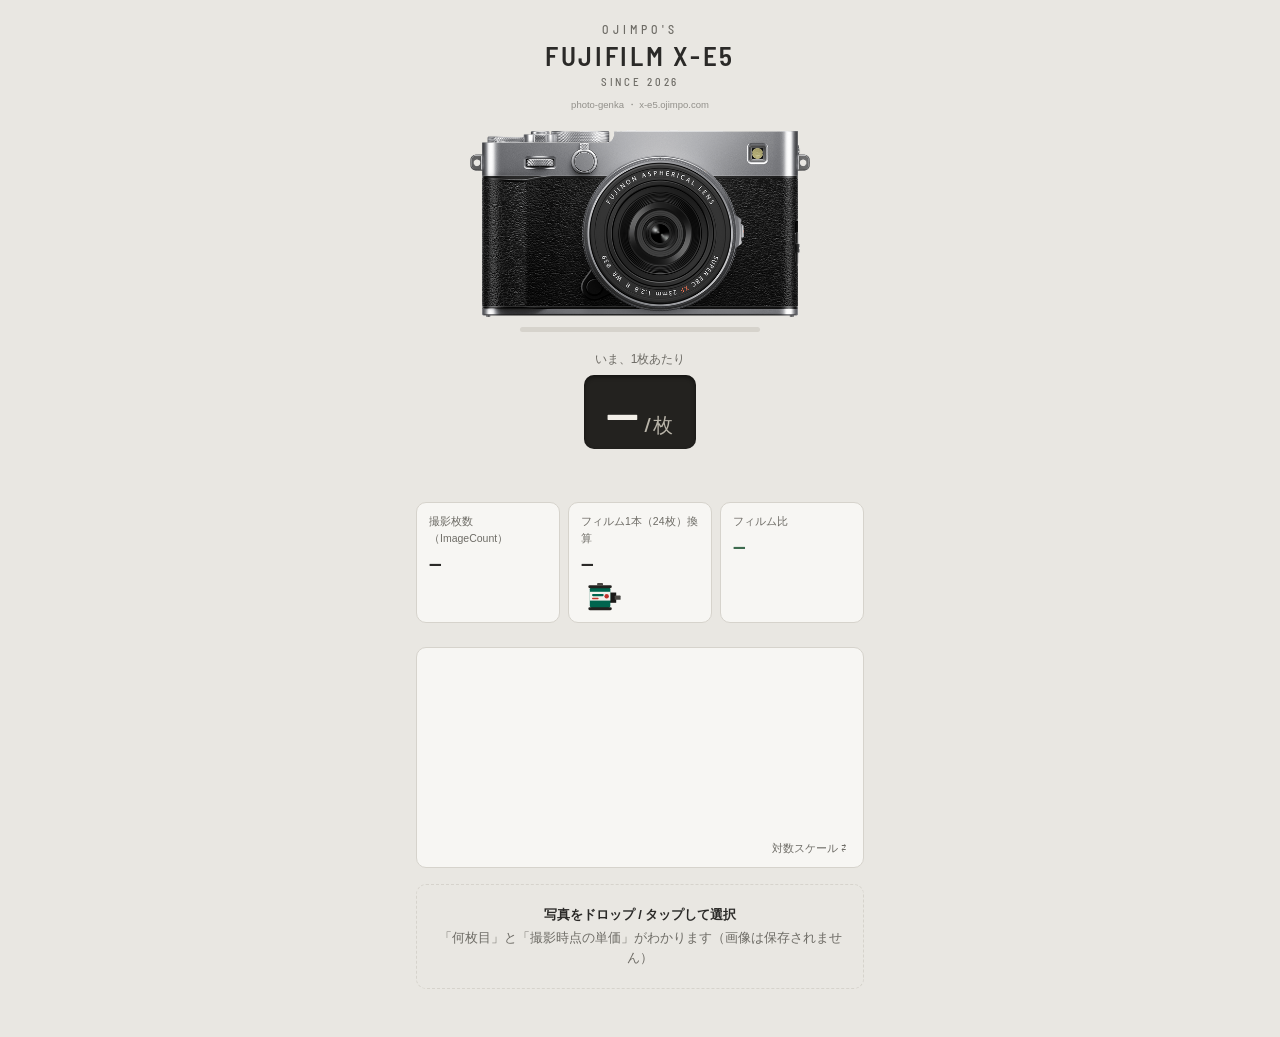
==== frontend/index.html @ a4bfc905 "fix: 支払進捗の表記を「あなたの所有」→「自己保有比率」に 閲覧者が本人とは限らないため。決算資料風の畏まった語感もこのアプリ向き  Co-Authored-By: Claude Fable 5 " ====
<!DOCTYPE html>
<html lang="ja">
<head>
<meta charset="UTF-8">
<meta name="viewport" content="width=device-width, initial-scale=1.0, viewport-fit=cover">
<meta property="og:title" content="photo-genka — x-e5.ojimpo.com">
<meta property="og:description" content="X-E5の写真1枚あたりの値段が見れるだけのWEBアプリ">
<meta property="og:type" content="website">
<title>photo-genka — x-e5.ojimpo.com</title>
<link rel="icon" type="image/svg+xml" href="favicon.svg">
<link rel="preconnect" href="https://fonts.googleapis.com">
<link rel="preconnect" href="https://fonts.gstatic.com" crossorigin>
<link href="https://fonts.googleapis.com/css2?family=Barlow+Semi+Condensed:wght@500;600&display=swap" rel="stylesheet">
<link rel="stylesheet" href="style.css?v=3">
</head>
<body>

<header class="lockup">
  <p class="owner">OJIMPO'S</p>
  <h1>FUJIFILM X-E5</h1>
  <p class="since" id="since">SINCE 2026</p>
  <p class="site">photo-genka ・ x-e5.ojimpo.com</p>
</header>

<p id="mock-badge" hidden>⚠ Immich 未接続 — 仮データ表示中</p>

<!-- ① ヒーロー: X-E5イラスト＋現在単価 -->
<section class="hero">
  <div class="camera">
    <img src="x-e5.png?v=2" alt="シルバーのX-E5 + XF23mmF2.8" width="660" height="363">
    <!-- 演出オーバーレイ: 実写の上にキラキラ（時間減衰）とアタリ（枚数出現）を重ねる -->
    <svg class="overlay" viewBox="0 0 320 177" aria-hidden="true">
      <defs>
        <!-- 4条スパークル（中心原点）。g で位置決めし、use 側を CSS でまたたかせる -->
        <path id="star4" d="M0 -10 C0.9 -4 4 -0.9 10 0 C4 0.9 0.9 4 0 10 C-0.9 4 -4 0.9 -10 0 C-4 -0.9 -0.9 -4 0 -10 Z"/>
      </defs>
      <g id="sparkle" opacity="0">
        <g transform="translate(292,20)"><use href="#star4" class="tw" fill="#C9A227" style="--t:2.6s;--d:0s"/></g>
        <g transform="translate(30,30) scale(0.65)"><use href="#star4" class="tw" fill="#E4C766" style="--t:3.2s;--d:.7s"/></g>
        <g transform="translate(258,120) scale(0.5)"><use href="#star4" class="tw" fill="#FFF3CE" style="--t:2.2s;--d:1.3s"/></g>
        <g transform="translate(70,14) scale(0.45)"><use href="#star4" class="tw" fill="#FFF3CE" style="--t:2.9s;--d:.3s"/></g>
        <g transform="translate(160,8) scale(0.8)"><use href="#star4" class="tw" fill="#C9A227" style="--t:3.6s;--d:1.8s"/></g>
        <g transform="translate(14,120) scale(0.55)"><use href="#star4" class="tw" fill="#E4C766" style="--t:2.4s;--d:2.2s"/></g>
        <g transform="translate(306,74) scale(0.4)"><use href="#star4" class="tw" fill="#FFF3CE" style="--t:2.0s;--d:.9s"/></g>
        <g transform="translate(120,166) scale(0.6)"><use href="#star4" class="tw" fill="#C9A227" style="--t:3.0s;--d:1.1s"/></g>
      </g>
      <!-- アタリレイヤー: 本体の角に沿った塗装剥げ。将来インペインティング素材に差し替え -->
      <g class="wear" data-level="1" opacity="0"><path d="M22 48 q2 -10 12 -12" fill="none" stroke="#EDEAE3" stroke-width="2" stroke-linecap="round" opacity="0.8"/></g>
      <g class="wear" data-level="2" opacity="0"><path d="M298 48 q-2 -10 -12 -12" fill="none" stroke="#EDEAE3" stroke-width="2" stroke-linecap="round" opacity="0.8"/></g>
      <g class="wear" data-level="3" opacity="0"><path d="M24 156 q2 8 12 10" fill="none" stroke="#C9BC8E" stroke-width="2" stroke-linecap="round" opacity="0.8"/></g>
      <g class="wear" data-level="4" opacity="0"><path d="M296 156 q-2 8 -12 10" fill="none" stroke="#C9BC8E" stroke-width="2" stroke-linecap="round" opacity="0.8"/></g>
      <g class="wear" data-level="5" opacity="0"><rect x="140" y="34" width="40" height="2.5" rx="1.25" fill="#C9BC8E" opacity="0.8"/></g>
    </svg>
  </div>
  <p class="atari-note" id="atari-note"></p>
  <div class="ownership">
    <div class="bar"><div class="fill" id="installment-fill"></div></div>
    <p id="installment-label"></p>
  </div>
  <p class="label">いま、1枚あたり</p>
  <div class="counter"><span id="price">—</span><small>/枚</small></div>
  <p class="breakdown"><span id="breakdown"></span>　<span class="delta" id="delta"></span></p>
</section>

<!-- ② 数字カード -->
<section class="cards">
  <div class="card">
    <p>撮影枚数（ImageCount）</p>
    <strong id="count">—</strong>
    <p class="trivia" id="trivia"></p>
  </div>
  <div class="card">
    <p>フィルム1本（<span id="roll-shots">24</span>枚）換算</p>
    <strong id="film-roll-price">—</strong>
    <svg class="patrone" viewBox="0 0 60 40" aria-label="フジカラー風パトローネのイラスト">
      <!-- フィルム舌先 -->
      <rect x="38" y="13" width="10" height="14" fill="#1B1A18"/>
      <rect x="46" y="17" width="8" height="6" rx="1" fill="#4A4844"/>
      <!-- 本体（フジカラー緑） -->
      <rect x="12" y="6" width="28" height="28" rx="2.5" fill="#00654E"/>
      <!-- 白ラベル帯 -->
      <rect x="12" y="12" width="28" height="12" fill="#F4F2EC"/>
      <rect x="15" y="15" width="16" height="3" rx="1.5" fill="#00654E"/>
      <rect x="15" y="20" width="9" height="2" rx="1" fill="#C0322B"/>
      <circle cx="35" cy="18" r="3" fill="#C0322B"/>
      <!-- 上下キャップとスプール軸 -->
      <rect x="10" y="3" width="32" height="4" rx="2" fill="#23221F"/>
      <rect x="10" y="33" width="32" height="4" rx="2" fill="#23221F"/>
      <rect x="22" y="0" width="8" height="4" rx="1" fill="#4A4844"/>
    </svg>
  </div>
  <div class="card">
    <p>フィルム比</p>
    <strong class="good" id="film-ratio">—</strong>
    <p class="trivia" id="film-note"></p>
  </div>
</section>

<!-- ③ 単価×時系列グラフ -->
<section class="chart">
  <svg id="chart-svg" viewBox="0 0 440 180" role="img" aria-label="1枚あたり価格の推移グラフ"></svg>
  <p class="toggle" id="scale-toggle">対数スケール ⇄</p>
</section>

<!-- ④ ドロップゾーン -->
<section class="drop" id="drop">
  <b>写真をドロップ / タップして選択</b>
  <span id="drop-msg">「何枚目」と「撮影時点の単価」がわかります（画像は保存されません）</span>
  <input type="file" id="file-input" accept=".jpg,.jpeg,.heic,.heif,.hif,.raf,image/*" hidden>
  <div class="drop-result" id="drop-result" hidden></div>
</section>

<script src="app.js?v=4"></script>
</body>
</html>
---- frontend/style.css ----
:root {
  --bg: #E9E7E2;          /* 18%グレー由来の暖色シルバー */
  --card: #F7F6F3;
  --ink: #2B2A28;
  --ink-sub: #6E6C66;
  --line: #D6D3CC;
  --green: #3E6B4F;       /* 単価曲線・お得表示 */
  --amber: #B97A1B;       /* フィルム基準線 */
  --counter-bg: #23221F;  /* フレームカウンター窓 */
  --counter-fg: #F2EFE8;
  --num: "Barlow Semi Condensed", sans-serif;
  --jp: -apple-system, "Hiragino Sans", "Noto Sans JP", sans-serif;
}
* { margin: 0; box-sizing: border-box; }
html { height: 100%; }
body {
  background: var(--bg); color: var(--ink); font-family: var(--jp);
  max-width: 480px; margin: 0 auto;
  padding: 20px 16px calc(48px + env(safe-area-inset-bottom));
  font-size: 14px; line-height: 1.6;
  min-height: 100%; overscroll-behavior: none;
  -webkit-font-smoothing: antialiased;
}
header.lockup { text-align: center; margin-bottom: 18px; }
header.lockup .owner { font-family: var(--num); font-size: 12px; font-weight: 500; letter-spacing: 0.34em; color: var(--ink-sub); }
header.lockup h1 { font-family: var(--num); font-size: 27px; font-weight: 600; letter-spacing: 0.1em; line-height: 1.25; }
header.lockup .since { font-family: var(--num); font-size: 11px; font-weight: 500; letter-spacing: 0.26em; color: var(--ink-sub); }
header.lockup .site { font-size: 9.5px; color: var(--ink-sub); opacity: 0.7; margin-top: 6px; }

#mock-badge {
  background: #F3E2C0; border: 1px solid var(--amber); border-radius: 8px;
  font-size: 11.5px; color: #7A5210; padding: 6px 10px; margin-bottom: 14px;
}

/* ① ヒーロー */
.hero { text-align: center; }
.hero .camera { position: relative; width: min(340px, 88%); margin: 0 auto; }
.hero .camera img { width: 100%; height: auto; display: block; }
.hero .camera .overlay { position: absolute; inset: 0; width: 100%; height: 100%; overflow: visible; }

/* キラキラのまたたき。全体の濃さ（経年減衰）は JS が #sparkle の opacity で制御 */
.tw {
  transform-box: fill-box;
  transform-origin: center;
  animation: twinkle var(--t, 2.8s) ease-in-out var(--d, 0s) infinite;
}
@keyframes twinkle {
  0%, 100% { opacity: 0.1; transform: scale(0.55) rotate(-10deg); }
  50%      { opacity: 1;   transform: scale(1.15) rotate(8deg); }
}
@media (prefers-reduced-motion: reduce) { .tw { animation: none; } }
.hero .atari-note { font-size: 11px; color: var(--ink-sub); margin-top: 2px; }
.hero .ownership { max-width: 240px; margin: 10px auto 0; }
.hero .ownership .bar {
  height: 5px; background: var(--line); border-radius: 3px; overflow: hidden;
}
.hero .ownership .fill { height: 100%; width: 0; background: var(--green); border-radius: 3px; transition: width .6s ease; }
.hero .ownership p { font-size: 10.5px; color: var(--ink-sub); margin-top: 4px; }
.hero .label { font-size: 12px; color: var(--ink-sub); margin-top: 18px; }
.hero .counter {
  display: inline-block; background: var(--counter-bg); color: var(--counter-fg);
  font-family: var(--num); font-weight: 600; font-size: 52px; line-height: 1;
  padding: 10px 22px 12px; border-radius: 10px; margin-top: 6px;
  font-variant-numeric: tabular-nums; letter-spacing: 0.02em;
  box-shadow: inset 0 2px 4px rgba(0,0,0,0.45);
}
.hero .counter small { font-size: 20px; font-weight: 500; margin-left: 4px; color: #B9B5AA; }
.hero .breakdown { font-size: 12px; color: var(--ink-sub); margin-top: 10px; }
.hero .breakdown .delta { color: var(--green); }
.hero .breakdown .delta.up { color: #A0452E; }

/* ② 数字カード */
.cards { display: grid; grid-template-columns: repeat(3, 1fr); gap: 8px; margin: 24px 0; }
@media (max-width: 380px) { .cards { grid-template-columns: 1fr 1fr; } }
.card { background: var(--card); border: 1px solid var(--line); border-radius: 10px; padding: 10px 12px; position: relative; }
.card p { font-size: 10.5px; color: var(--ink-sub); }
.card strong { font-family: var(--num); font-size: 20px; font-weight: 600; font-variant-numeric: tabular-nums; }
.card strong.good { color: var(--green); }
.card .trivia { font-size: 10px; margin-top: 4px; line-height: 1.45; }
.card .patrone { width: 44px; display: block; margin-top: 4px; }

/* ③ グラフ */
.chart { background: var(--card); border: 1px solid var(--line); border-radius: 10px; padding: 14px 10px 8px; }
.chart svg { width: 100%; display: block; }
.chart .toggle { text-align: right; font-size: 10.5px; color: var(--ink-sub); padding: 4px 6px 2px; cursor: pointer; user-select: none; }

/* ④ ドロップゾーン */
.drop {
  border: 1.5px dashed var(--line); border-radius: 10px; text-align: center;
  padding: 20px 16px; margin-top: 16px; color: var(--ink-sub); font-size: 12.5px;
  cursor: pointer; transition: border-color .15s, background .15s;
}
.drop.hover { border-color: var(--green); background: #EEF2EC; }
.drop b { display: block; font-size: 13px; color: var(--ink); font-weight: 600; margin-bottom: 2px; }
.drop-result {
  margin-top: 12px; padding: 10px; border-radius: 8px;
  background: var(--card); border: 1px solid var(--line);
  font-size: 12.5px; color: var(--ink); text-align: left;
}
.drop-result .big { font-family: var(--num); font-size: 18px; font-weight: 600; }
.drop-result .err { color: #A0452E; }
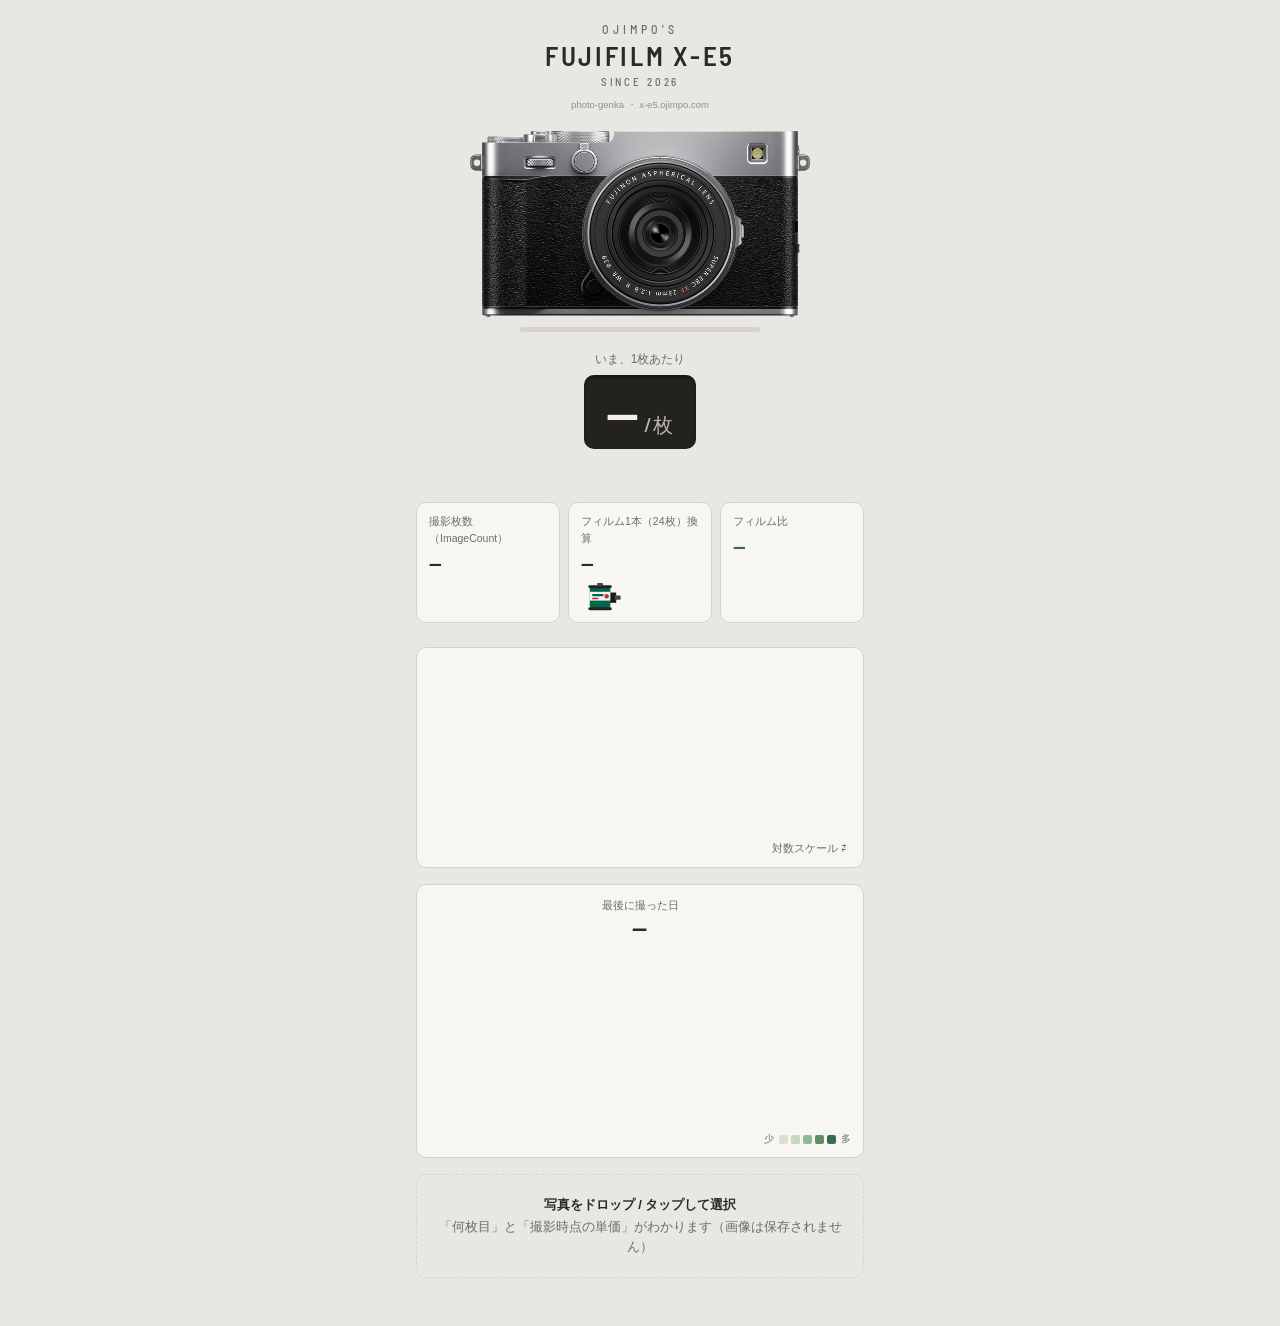
==== commit c9246358: "feat: 撮影カレンダー（草）と「最後に撮った日」を追加 /api/daily-shots をそのまま GitHub の草に見立てて描く。列=週・行=曜日で、 購入日より前と未来は描かない。1年を超" ====
--- a/frontend/index.html
+++ b/frontend/index.html
@@ -11,7 +11,7 @@
 <link rel="preconnect" href="https://fonts.googleapis.com">
 <link rel="preconnect" href="https://fonts.gstatic.com" crossorigin>
 <link href="https://fonts.googleapis.com/css2?family=Barlow+Semi+Condensed:wght@500;600&display=swap" rel="stylesheet">
-<link rel="stylesheet" href="style.css?v=3">
+<link rel="stylesheet" href="style.css?v=4">
 </head>
 <body>
 
@@ -102,7 +102,23 @@
   <p class="toggle" id="scale-toggle">対数スケール ⇄</p>
 </section>
 
-<!-- ④ ドロップゾーン -->
+<!-- ④ 最後に撮った日 ＋ 草（日次撮影枚数のカレンダー） -->
+<section class="grass">
+  <div class="last-shot">
+    <p class="k">最後に撮った日</p>
+    <strong id="last-shot-when">—</strong>
+    <p class="k" id="last-shot-note"></p>
+  </div>
+  <svg id="grass-svg" role="img" aria-label="日ごとの撮影枚数カレンダー"></svg>
+  <p class="grass-caption" id="grass-caption"></p>
+  <div class="grass-legend">
+    <span>少</span>
+    <i data-l="0"></i><i data-l="1"></i><i data-l="2"></i><i data-l="3"></i><i data-l="4"></i>
+    <span>多</span>
+  </div>
+</section>
+
+<!-- ⑤ ドロップゾーン -->
 <section class="drop" id="drop">
   <b>写真をドロップ / タップして選択</b>
   <span id="drop-msg">「何枚目」と「撮影時点の単価」がわかります（画像は保存されません）</span>
@@ -110,6 +126,6 @@
   <div class="drop-result" id="drop-result" hidden></div>
 </section>
 
-<script src="app.js?v=4"></script>
+<script src="app.js?v=5"></script>
 </body>
 </html>
--- a/frontend/style.css
+++ b/frontend/style.css
@@ -5,6 +5,12 @@
   --ink-sub: #6E6C66;
   --line: #D6D3CC;
   --green: #3E6B4F;       /* 単価曲線・お得表示 */
+  /* 草の濃淡5段階。空 → フィルム1本未満 → 1本 → 3本 → 10本相当 */
+  --g0: #E0DDD5;
+  --g1: #C6D6C1;
+  --g2: #94B795;
+  --g3: #5E8F66;
+  --g4: #3E6B4F;
   --amber: #B97A1B;       /* フィルム基準線 */
   --counter-bg: #23221F;  /* フレームカウンター窓 */
   --counter-fg: #F2EFE8;
@@ -84,7 +90,34 @@
 .chart svg { width: 100%; display: block; }
 .chart .toggle { text-align: right; font-size: 10.5px; color: var(--ink-sub); padding: 4px 6px 2px; cursor: pointer; user-select: none; }
 
-/* ④ ドロップゾーン */
+/* ④ 最後に撮った日 ＋ 草 */
+.grass {
+  background: var(--card); border: 1px solid var(--line); border-radius: 10px;
+  padding: 12px 12px 10px; margin-top: 16px; text-align: center;
+}
+.grass .last-shot { margin-bottom: 12px; }
+.grass .last-shot .k { font-size: 10.5px; color: var(--ink-sub); }
+.grass .last-shot strong {
+  display: block; font-family: var(--num); font-size: 24px; font-weight: 600;
+  font-variant-numeric: tabular-nums; letter-spacing: 0.02em; line-height: 1.2;
+}
+#grass-svg { display: block; margin: 0 auto; overflow: visible; }
+#grass-svg rect { cursor: pointer; }
+.grass .grass-caption { font-size: 10.5px; color: var(--ink-sub); margin-top: 8px; min-height: 1.6em; }
+.grass .grass-legend {
+  display: flex; align-items: center; justify-content: flex-end; gap: 3px;
+  font-size: 9.5px; color: var(--ink-sub); margin-top: 2px;
+}
+.grass .grass-legend i { width: 9px; height: 9px; border-radius: 2px; }
+.grass .grass-legend i[data-l="0"] { background: var(--g0); }
+.grass .grass-legend i[data-l="1"] { background: var(--g1); }
+.grass .grass-legend i[data-l="2"] { background: var(--g2); }
+.grass .grass-legend i[data-l="3"] { background: var(--g3); }
+.grass .grass-legend i[data-l="4"] { background: var(--g4); }
+.grass .grass-legend span:first-child { margin-right: 2px; }
+.grass .grass-legend span:last-child { margin-left: 2px; }
+
+/* ⑤ ドロップゾーン */
 .drop {
   border: 1.5px dashed var(--line); border-radius: 10px; text-align: center;
   padding: 20px 16px; margin-top: 16px; color: var(--ink-sub); font-size: 12.5px;
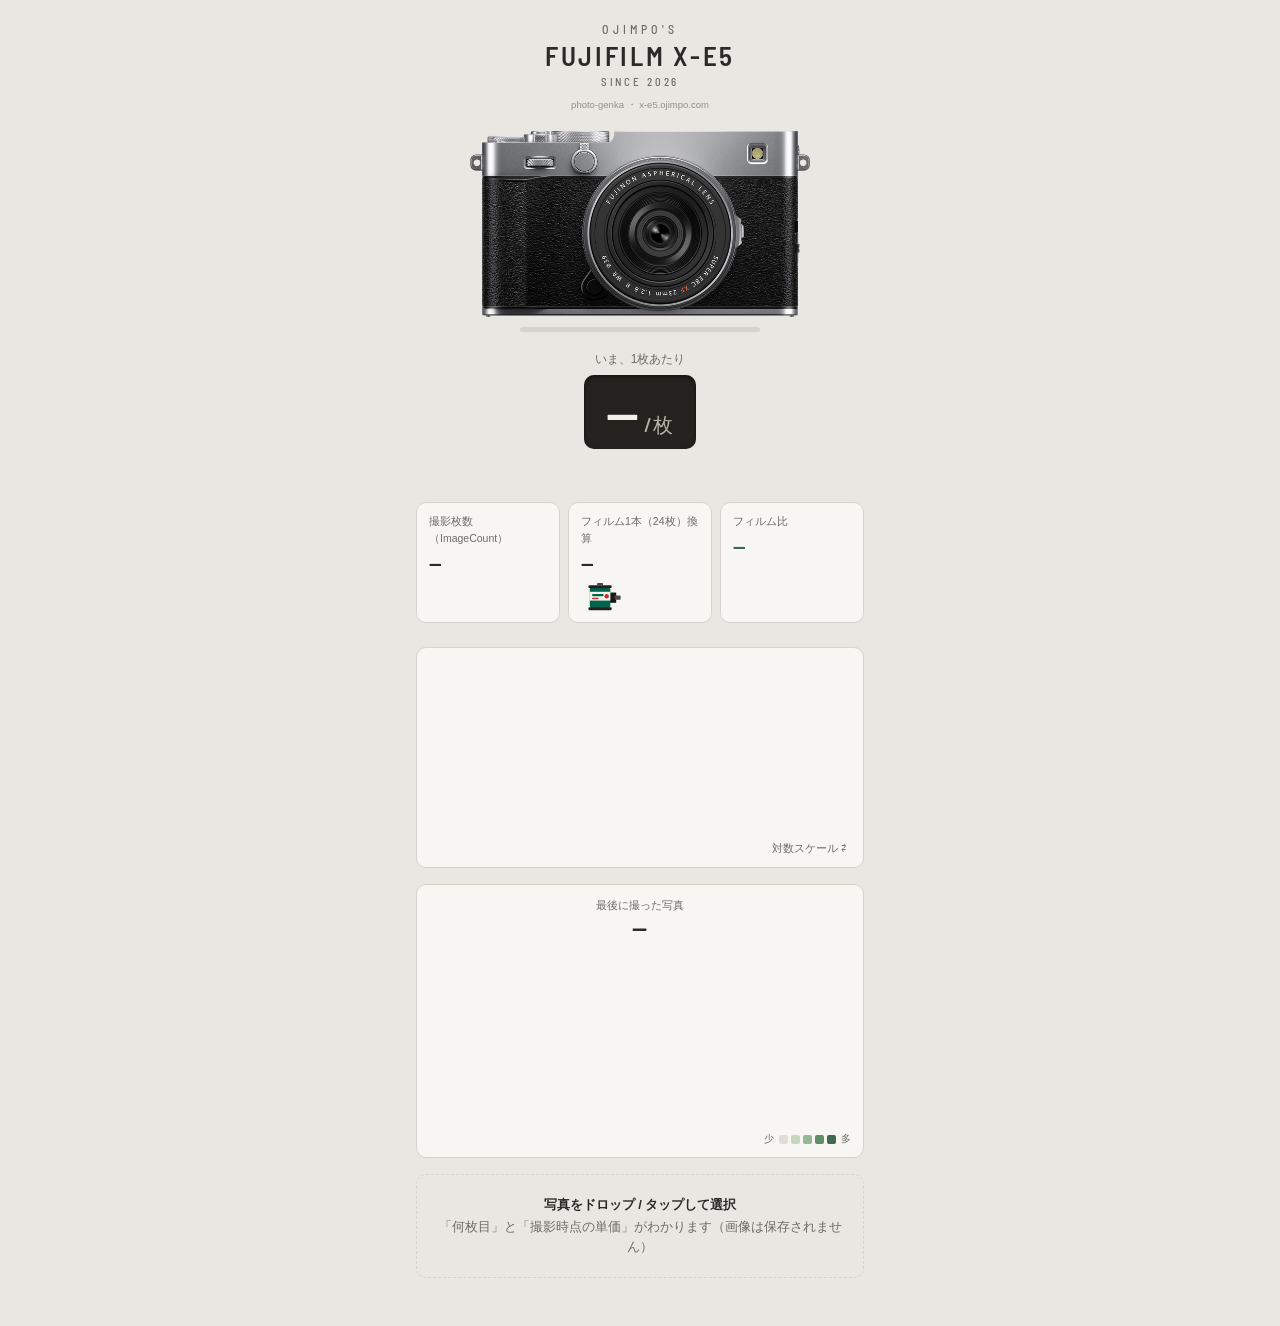
==== commit a09d8530: "feat: 「最後に撮った写真」に見出しを変え、秒まで表示する 日付だけでなく秒まで出す。その1秒が単価の分母を1増やした瞬間そのものなので、 このアプリでは意味のある精度になる。秒は 0.72em・" ====
--- a/frontend/index.html
+++ b/frontend/index.html
@@ -11,7 +11,7 @@
 <link rel="preconnect" href="https://fonts.googleapis.com">
 <link rel="preconnect" href="https://fonts.gstatic.com" crossorigin>
 <link href="https://fonts.googleapis.com/css2?family=Barlow+Semi+Condensed:wght@500;600&display=swap" rel="stylesheet">
-<link rel="stylesheet" href="style.css?v=4">
+<link rel="stylesheet" href="style.css?v=6">
 </head>
 <body>
 
@@ -102,10 +102,10 @@
   <p class="toggle" id="scale-toggle">対数スケール ⇄</p>
 </section>
 
-<!-- ④ 最後に撮った日 ＋ 草（日次撮影枚数のカレンダー） -->
+<!-- ④ 最後に撮った写真 ＋ 草（日次撮影枚数のカレンダー） -->
 <section class="grass">
   <div class="last-shot">
-    <p class="k">最後に撮った日</p>
+    <p class="k">最後に撮った写真</p>
     <strong id="last-shot-when">—</strong>
     <p class="k" id="last-shot-note"></p>
   </div>
@@ -126,6 +126,6 @@
   <div class="drop-result" id="drop-result" hidden></div>
 </section>
 
-<script src="app.js?v=5"></script>
+<script src="app.js?v=9"></script>
 </body>
 </html>
--- a/frontend/style.css
+++ b/frontend/style.css
@@ -101,6 +101,13 @@
   display: block; font-family: var(--num); font-size: 24px; font-weight: 600;
   font-variant-numeric: tabular-nums; letter-spacing: 0.02em; line-height: 1.2;
 }
+/* 秒は一段小さく。時刻の主役は時分に置いたまま「秒まで記録されている」ことだけ見せる */
+.grass .last-shot strong .sec { font-size: 0.72em; color: var(--ink-sub); }
+/* 曜日はヘッダーの SINCE ロックアップと同じ字間広めの大文字。日付と時刻より一段引く */
+.grass .last-shot strong .wd {
+  font-size: 0.6em; font-weight: 500; letter-spacing: 0.16em;
+  color: var(--ink-sub); margin: 0 0.12em 0 0.04em;
+}
 #grass-svg { display: block; margin: 0 auto; overflow: visible; }
 #grass-svg rect { cursor: pointer; }
 .grass .grass-caption { font-size: 10.5px; color: var(--ink-sub); margin-top: 8px; min-height: 1.6em; }
